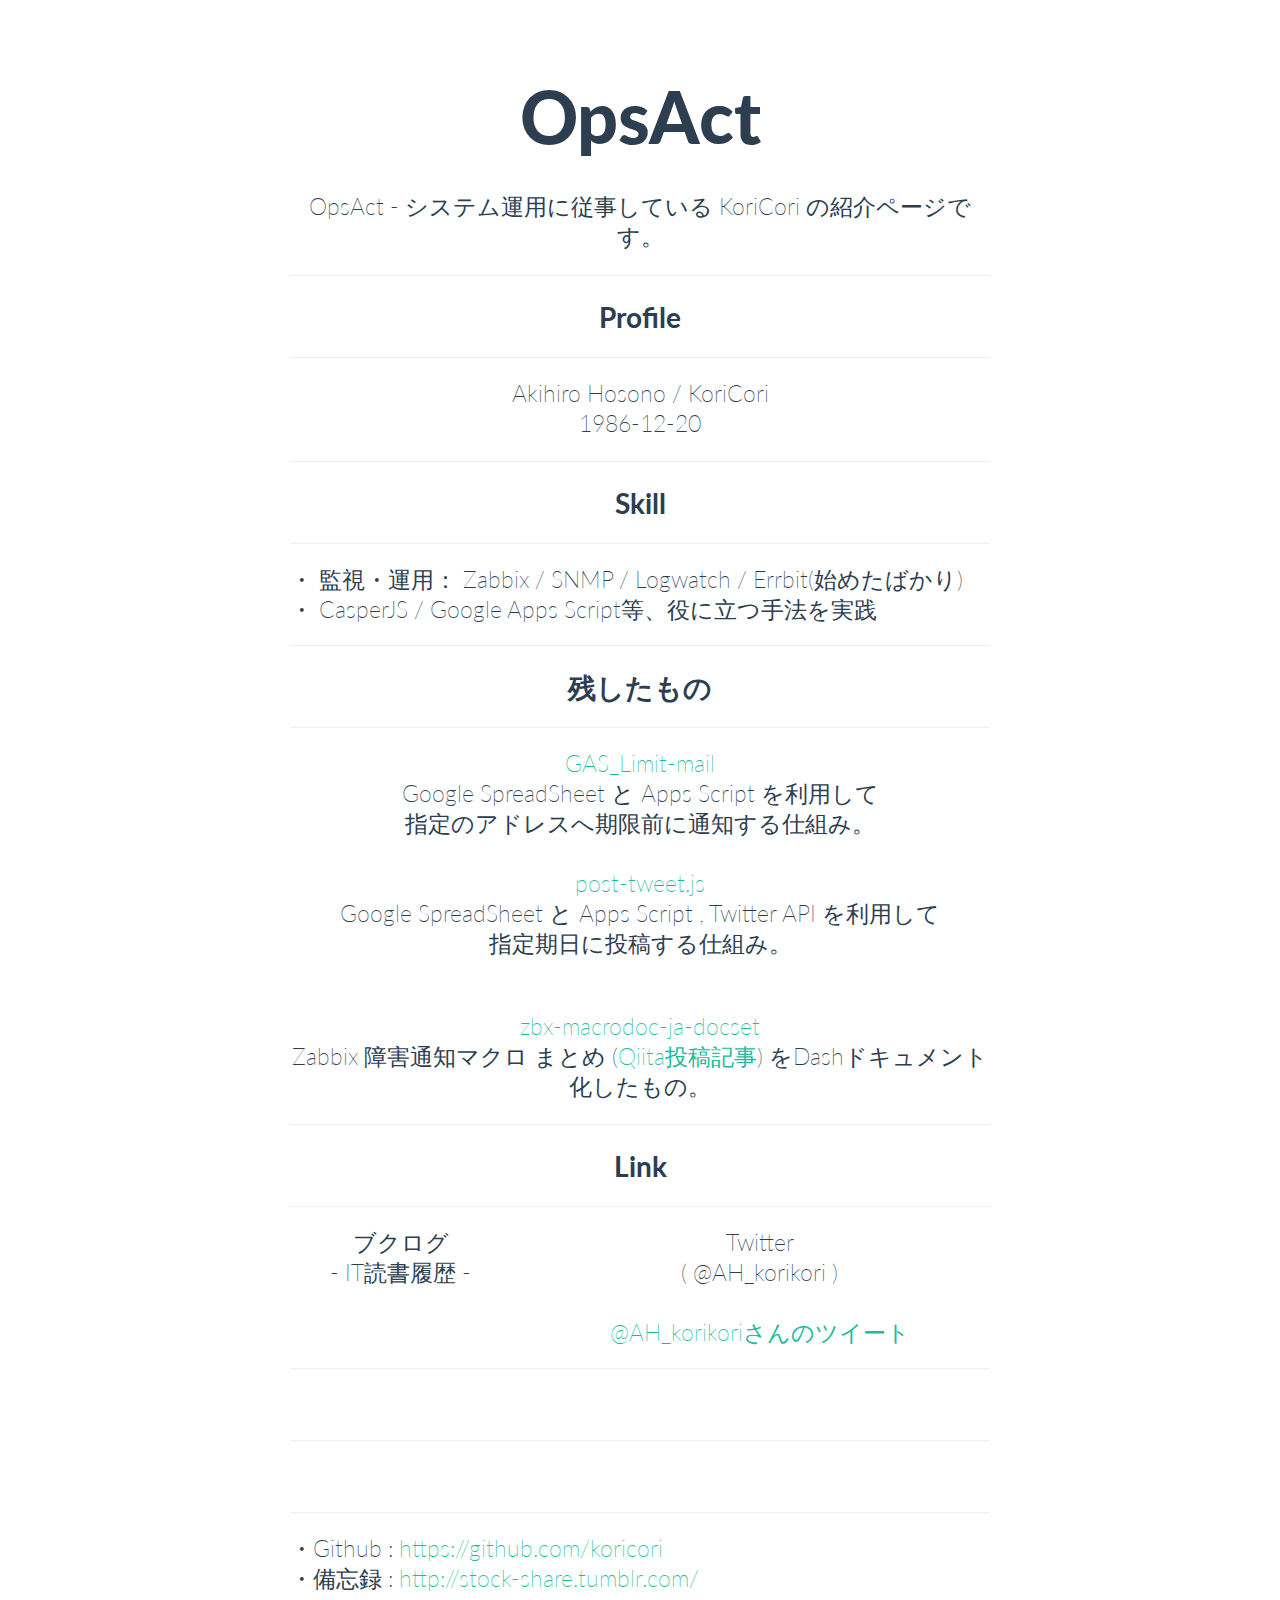
==== index.html @ a88e6610 "First Commit" ====
<!DOCTYPE html>
<html lang="ja">
	<head>
		<meta charset="utf-8">
		<title>OpsAct</title>
		<meta name="viewport" content="width=device-width, initial-scale=1.0">
		<meta name="description" content="">
		<meta name="author" content="">
		<meta name="robots" content="">
		

		<!-- Le styles -->
		<link href="css/bootstrap.css" rel="stylesheet">
		<link href="css/bootstrap-responsive.css" rel="stylesheet">

    <style>
      body {
          padding-top: 20px;
          padding-bottom: 40px;
      }

      /* Custom container */
      .container-narrow {
          margin: 0 auto;
          max-width: 700px;
      }
      .container-narrow > hr {
          margin: 30px 0;
      }

      /* Main marketing message and sign up button */
      .jumbotron {
          margin: 60px 0;
          text-align: center;
      }
      .jumbotron h1 {
          font-size: 72px;
          line-height: 1;
      }
      .jumbotron .btn {
          font-size: 21px;
          padding: 14px 24px;
      }

      /* Supporting marketing content */
      .marketing {
          margin: 60px 0;
      }
      .marketing p + h4 {
          margin-top: 28px;
      }

      /* Better Transitions */
      * {
          -webkit-transition: 1s;
          -moz-transition: 1s;
          -o-transition: 1s;
          -ms-transition: 1s;
          transition: 1s;
      }

      img {
          max-width: 100%;
          margin: auto;
          display: block;
      }
    </style>

                <!-- Google Analytics -->
                <script>
                  (function(i,s,o,g,r,a,m){i['GoogleAnalyticsObject']=r;i[r]=i[r]||function(){
                    (i[r].q=i[r].q||[]).push(arguments)},i[r].l=1*new Date();a=s.createElement(o),
                     m=s.getElementsByTagName(o)[0];a.async=1;a.src=g;m.parentNode.insertBefore(a,m)
                  })(window,document,'script','//www.google-analytics.com/analytics.js','ga');

                  ga('create', 'UA-48056273-3', 'auto');
                  ga('send', 'pageview');
                </script>
	</head>
	<body>
		<div class="container-narrow">
			<div class="jumbotron">
				<h1>OpsAct</h1>
				<div class="lead">
					<p><br>OpsAct - システム運用に従事している KoriCori の紹介ページです。<br></p>

<hr />

<h3>Profile</h3>

<hr />

<p>Akihiro Hosono / KoriCori<br>
1986-12-20

<hr />

<h3>Skill</h3>

<hr />

<div align="left">
・ 監視・運用： Zabbix / SNMP / Logwatch / Errbit(始めたばかり)<br>
・ CasperJS / Google Apps Script等、役に立つ手法を実践
</div>

<hr />

<h3>残したもの</h3>

<hr />

<p><a href="https://github.com/koricori/GAS_Limit-mail">GAS_Limit-mail</a><br>
Google SpreadSheet と Apps Script を利用して<br>指定のアドレスへ期限前に通知する仕組み。<br>
<br>
<a href="https://gist.github.com/koricori/9291944">post-tweet.js</a><br>
Google SpreadSheet と Apps Script , Twitter API を利用して<br>指定期日に投稿する仕組み。</p>
<br>
<a href="https://github.com/koricori/zbx-macrodoc-ja-docset">zbx-macrodoc-ja-docset</a><br>
Zabbix 障害通知マクロ まとめ (<a href="//qiita.com/AH_korikori/items/9350f94676cfcb7e734a">Qiita投稿記事</a>) をDashドキュメント化したもの。</p>

<hr />

<h3>Link</h3>

<hr />

<div class="row-fluid">
  <div class="span4" align="center">
    <div>ブクログ<br>- IT読書履歴 -</div><br>
    <script type="text/javascript" src="//widget.booklog.jp/blogparts/js/booklog_minishelf.js?white_disp" id="booklog_minishelf"></script>
    <script type="text/javascript" src="//api.booklog.jp/json/koricori?category=2600603&count=15&callback=booklog_minishelf&template=white_disp"></script>
  </div>
  <div class="span8">
    <div align="center">Twitter<br>( @AH_korikori )</div><br>
    <a class="twitter-timeline" data-dnt="true" href="//twitter.com/AH_korikori" data-widget-id="307357368226816000">@AH_korikoriさんのツイート</a>
    <script>!function(d,s,id){var js,fjs=d.getElementsByTagName(s)[0],p=/^http:/.test(d.location)?'http':'https';if(!d.getElementById(id)){js=d.createElement(s);js.id=id;js.src=p+"://platform.twitter.com/widgets.js";fjs.parentNode.insertBefore(js,fjs);}}(document,"script","twitter-wjs");</script>
  </div>
</div>

<hr />

<div class="row-fluid">
  <div class="span12">
    <a class="qiita-timeline" href="//qiita.com/users/KoriCori" data-qiita-username="KoriCori">KoriCoriのtips</a>
    <script src="js/widget.js"></script>
  </div>
</div>

<hr />

<div class="row-fluid">
  <div class="span12" align="center">
    <a href="http://steamcommunity.com/profiles/76561198129084419"><img src="http://badges.steamprofile.com/profile/default/steam/76561198129084419.png" alt="" title="Steam Profile" /></a>
  </div>
</div>

<hr />

<div align="left">
・Github : <a href="//github.com/koricori">https://github.com/koricori</a><br>
・備忘録 : <a href="//stock-share.tumblr.com/">http://stock-share.tumblr.com/</a>
</div>

<!--<div id="spot-im-root"></div>
<script type="text/javascript">!function(t,o,p){function e(){var t=o.createElement("script");t.type="text/javascript",t.async=!0,t.src=("https:"==o.location.protocol?"https":"http")+":"+p,o.body.appendChild(t)}t.spotId="a0689623412bebc811dd5bd47202a21f",t.spotName="",t.allowDesktop=!0,t.allowMobile=!1,t.containerId="spot-im-root",e()}(window.SPOTIM={},document,"//www.spot.im/embed/scripts/launcher.js");</script>-->

				</div>
			</div>

			<hr>																	
		</div> <!-- /container -->

	</body>
</html>
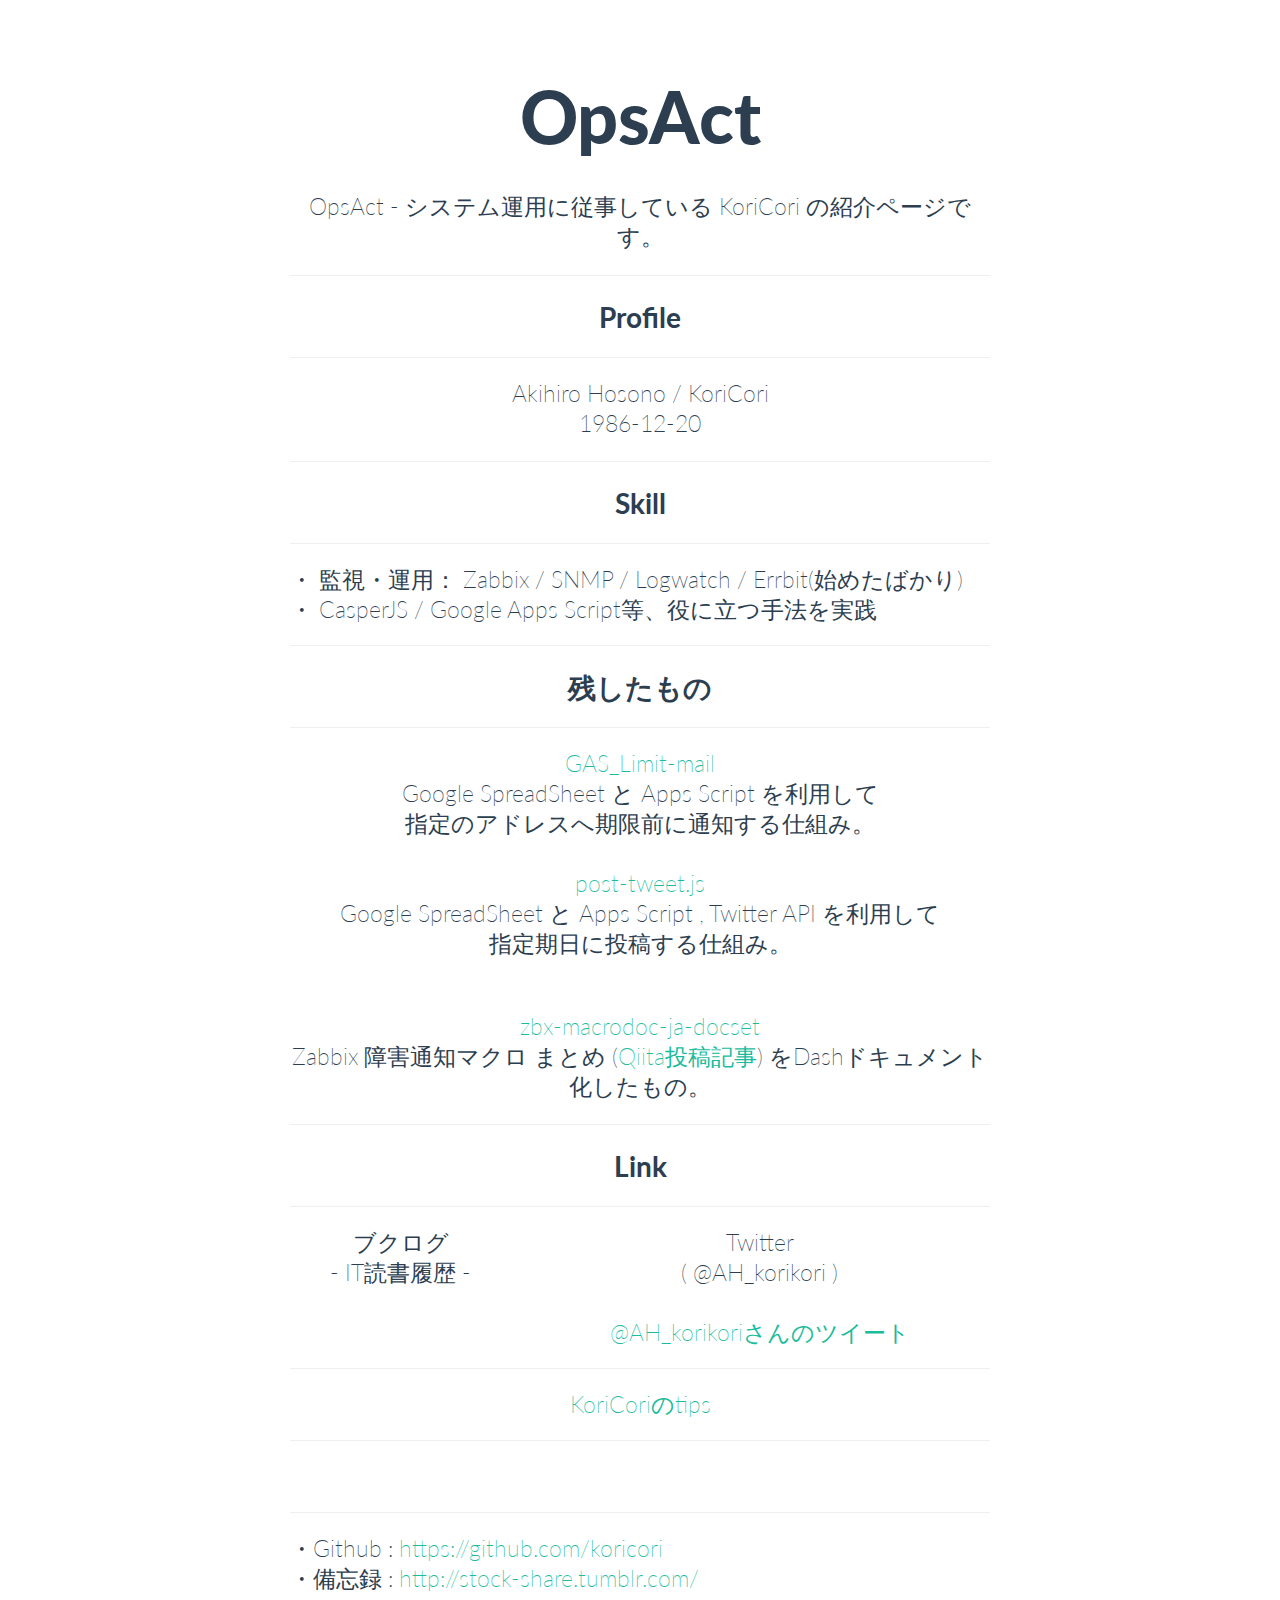
==== commit 7a0a742e: "Qiite Widget Update" ====
--- a/index.html
+++ b/index.html
@@ -142,8 +142,8 @@
 
 <div class="row-fluid">
   <div class="span12">
-    <a class="qiita-timeline" href="//qiita.com/users/KoriCori" data-qiita-username="KoriCori">KoriCoriのtips</a>
-    <script src="js/widget.js"></script>
+    <a href="https://qiita.com/users/KoriCori" data-qiita-widget data-username="KoriCori">KoriCoriのtips</a>
+    <script src="https://qiita-widget.suin.io/widget.js" defer></script>
   </div>
 </div>
 
